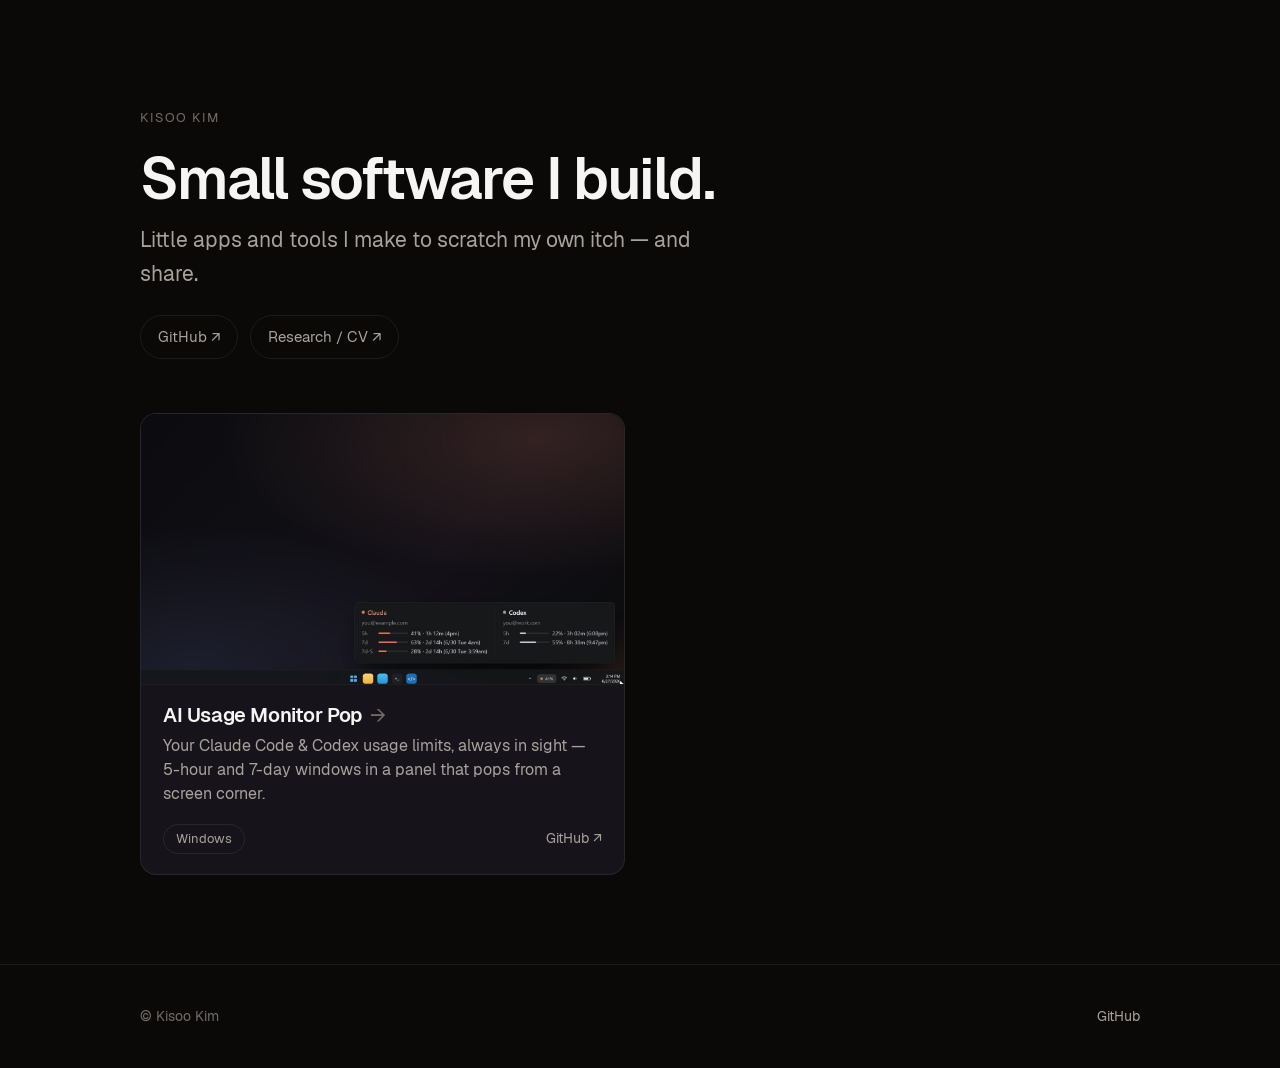
==== index.html @ 990da620 "feat: software portfolio site with AI Usage Monitor Pop as first project Static, no-build portfolio " ====
<!doctype html>
<html lang="en">
<head>
  <meta charset="utf-8">
  <meta name="viewport" content="width=device-width,initial-scale=1">
  <title>Kisoo Kim — Projects</title>
  <meta name="description" content="Small software I build — a collection of apps and tools by Kisoo Kim.">
  <link rel="canonical" href="https://kisookim.github.io/projects/">
  <meta property="og:title" content="Kisoo Kim — Projects">
  <meta property="og:description" content="Small software I build — a collection of apps and tools.">
  <meta property="og:type" content="website">
  <meta property="og:url" content="https://kisookim.github.io/projects/">
  <meta name="twitter:card" content="summary">
  <link rel="icon" href="assets/favicon.svg">
  <link rel="stylesheet" href="styles.css">
</head>
<body>
  <header class="site">
    <div class="container">
      <p class="brand reveal">Kisoo Kim</p>
      <h1 class="lead reveal">Small software I build.</h1>
      <p class="tagline reveal">Little apps and tools I make to scratch my own itch — and share.</p>
      <nav class="hlinks reveal">
        <a class="hlink" href="https://github.com/KisooKim" target="_blank" rel="noopener">GitHub ↗</a>
        <a class="hlink" href="https://kisookim.github.io" target="_blank" rel="noopener">Research / CV ↗</a>
      </nav>
    </div>
  </header>

  <main class="projects">
    <div class="container">
      <div class="grid">

        <article class="card reveal">
          <a class="card-main" href="ai-usage-monitor-pop/">
            <div class="card-thumb">
              <img src="ai-usage-monitor-pop/assets/demo-poster.jpg"
                   alt="AI Usage Monitor Pop — a usage panel popping up from the Windows system tray.">
            </div>
            <div class="card-text">
              <h3>AI Usage Monitor Pop <span class="arr">→</span></h3>
              <p>Your Claude Code &amp; Codex usage limits, always in sight — 5-hour and 7-day windows in a panel that pops from a screen corner.</p>
            </div>
          </a>
          <div class="card-meta">
            <span class="tag">Windows</span>
            <a class="card-gh" href="https://github.com/KisooKim/ai-usage-monitor-pop" target="_blank" rel="noopener">GitHub ↗</a>
          </div>
        </article>

      </div>
    </div>
  </main>

  <footer class="site">
    <div class="container foot">
      <span>© Kisoo Kim</span>
      <nav>
        <a href="https://github.com/KisooKim" target="_blank" rel="noopener">GitHub</a>
      </nav>
    </div>
  </footer>
</body>
</html>
---- styles.css ----
/* ---- tokens (neutral / monochrome shell) ---- */
:root{
  --bg:#0A0908; --bg-elev:#141115; --bg-card:#16141A;
  --text:#F7F5F3; --text-dim:#A8A29C; --text-faint:#726C68;
  --border:rgba(255,255,255,.08); --border-strong:rgba(255,255,255,.16);
  --radius:16px; --container:1080px;
  --pad-section:clamp(46px,7vw,96px);
  --font:'Geist',ui-sans-serif,system-ui,-apple-system,'Segoe UI',sans-serif;
}
@font-face{font-family:'Geist';src:url('fonts/Geist-Regular.woff2') format('woff2');font-weight:400;font-display:swap}
@font-face{font-family:'Geist';src:url('fonts/Geist-Medium.woff2') format('woff2');font-weight:500;font-display:swap}
@font-face{font-family:'Geist';src:url('fonts/Geist-SemiBold.woff2') format('woff2');font-weight:600;font-display:swap}

/* ---- base ---- */
*,*::before,*::after{box-sizing:border-box}
html{scroll-behavior:smooth}
body{margin:0;background:var(--bg);color:var(--text);font-family:var(--font);
  font-size:18px;line-height:1.6;-webkit-font-smoothing:antialiased;text-rendering:optimizeLegibility;overflow-x:clip}
img{max-width:100%;height:auto;display:block}
a{color:inherit;text-decoration:none}
h1,h2,h3{line-height:1.06;letter-spacing:-.02em;font-weight:600;margin:0}
:focus-visible{outline:2px solid var(--text);outline-offset:3px;border-radius:4px}
.container{max-width:var(--container);margin-inline:auto;padding-inline:clamp(20px,5vw,40px)}

@keyframes reveal-in{from{opacity:0;transform:translateY(16px)}to{opacity:1;transform:none}}
.reveal{animation:reveal-in .6s cubic-bezier(.2,.7,.2,1) both}
@media (prefers-reduced-motion:reduce){html{scroll-behavior:auto}.reveal{animation:none}}

/* ---- header ---- */
header.site{padding-top:clamp(54px,9vw,108px);padding-bottom:clamp(30px,5vw,54px)}
.brand{font-size:12.5px;letter-spacing:.12em;text-transform:uppercase;color:var(--text-faint);margin:0 0 20px}
.lead{font-size:clamp(34px,6vw,58px);font-weight:600;letter-spacing:-.03em;margin:0 0 14px}
.tagline{color:var(--text-dim);font-size:clamp(17px,2.2vw,21px);margin:0 0 24px;max-width:560px}
.hlinks{display:flex;gap:12px;flex-wrap:wrap}
.hlink{display:inline-flex;align-items:center;gap:.4em;color:var(--text-dim);font-size:15px;
  padding:9px 17px;border:1px solid var(--border);border-radius:999px;
  transition:border-color .15s,color .15s,background .15s}
.hlink:hover{color:var(--text);border-color:var(--border-strong);background:rgba(255,255,255,.03)}

/* ---- project grid ---- */
.projects{padding-bottom:var(--pad-section)}
.grid{display:grid;grid-template-columns:repeat(auto-fill,minmax(330px,1fr));gap:clamp(20px,3vw,30px)}
.card{display:flex;flex-direction:column;background:var(--bg-card);border:1px solid var(--border);
  border-radius:var(--radius);overflow:hidden;transition:border-color .18s,transform .18s}
.card:hover{border-color:var(--border-strong);transform:translateY(-3px)}
.card-main{display:block}
.card-thumb{aspect-ratio:16/9;overflow:hidden;background:#0b0a0d;border-bottom:1px solid var(--border)}
.card-thumb img{width:100%;height:100%;object-fit:cover;object-position:center}
.card-text{padding:20px 22px 4px}
.card-text h3{font-size:20px;margin:0 0 7px;display:flex;align-items:center;gap:.4em}
.card-text h3 .arr{color:var(--text-faint);font-weight:400;transition:transform .18s,color .18s}
.card:hover .card-text h3 .arr{transform:translateX(3px);color:var(--text)}
.card-text p{color:var(--text-dim);font-size:15.5px;line-height:1.55;margin:0}
.card-meta{display:flex;align-items:center;justify-content:space-between;gap:12px;
  padding:14px 22px 20px;margin-top:auto}
.tag{font-size:12.5px;color:var(--text-dim);border:1px solid var(--border);border-radius:999px;padding:4px 12px}
.card-gh{font-size:14px;color:var(--text-dim);transition:color .15s}
.card-gh:hover{color:var(--text)}

/* ---- footer ---- */
footer.site{border-top:1px solid var(--border);padding-block:40px;color:var(--text-faint);font-size:14px}
.foot{display:flex;justify-content:space-between;gap:16px;flex-wrap:wrap;align-items:center}
.foot a{color:var(--text-dim)} .foot a:hover{color:var(--text)}
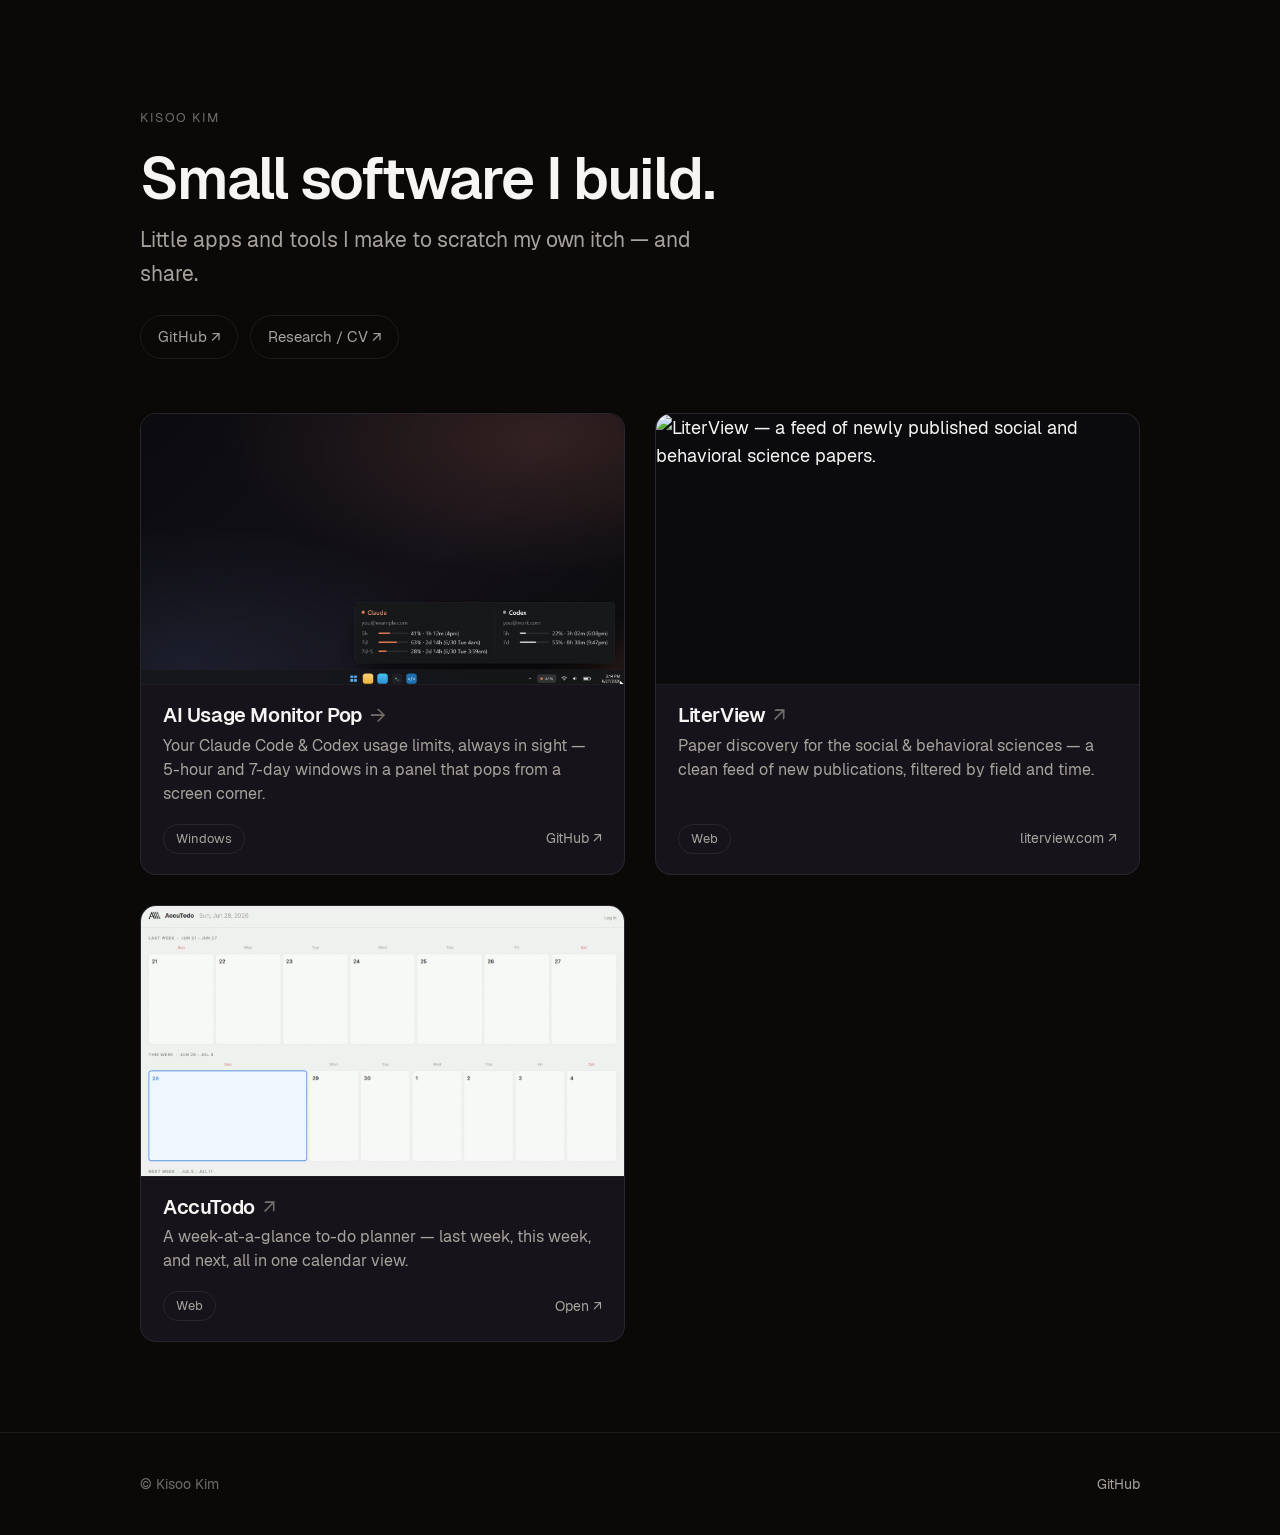
==== commit cae246c8: "feat: add AccuTodo project card (opens the live site in a new tab) Third card. AccuTodo is a private" ====
--- a/index.html
+++ b/index.html
@@ -48,6 +48,40 @@
           </div>
         </article>
 
+        <article class="card reveal">
+          <a class="card-main" href="https://literview.com" target="_blank" rel="noopener">
+            <div class="card-thumb">
+              <img src="assets/literview-thumb.jpg"
+                   alt="LiterView — a feed of newly published social and behavioral science papers.">
+            </div>
+            <div class="card-text">
+              <h3>LiterView <span class="arr">↗</span></h3>
+              <p>Paper discovery for the social &amp; behavioral sciences — a clean feed of new publications, filtered by field and time.</p>
+            </div>
+          </a>
+          <div class="card-meta">
+            <span class="tag">Web</span>
+            <a class="card-gh" href="https://literview.com" target="_blank" rel="noopener">literview.com ↗</a>
+          </div>
+        </article>
+
+        <article class="card reveal">
+          <a class="card-main" href="https://project-yvz4f.vercel.app" target="_blank" rel="noopener">
+            <div class="card-thumb">
+              <img src="assets/accutodo-thumb.jpg"
+                   alt="AccuTodo — a week-at-a-glance to-do planner showing last, this, and next week.">
+            </div>
+            <div class="card-text">
+              <h3>AccuTodo <span class="arr">↗</span></h3>
+              <p>A week-at-a-glance to-do planner — last week, this week, and next, all in one calendar view.</p>
+            </div>
+          </a>
+          <div class="card-meta">
+            <span class="tag">Web</span>
+            <a class="card-gh" href="https://project-yvz4f.vercel.app" target="_blank" rel="noopener">Open ↗</a>
+          </div>
+        </article>
+
       </div>
     </div>
   </main>
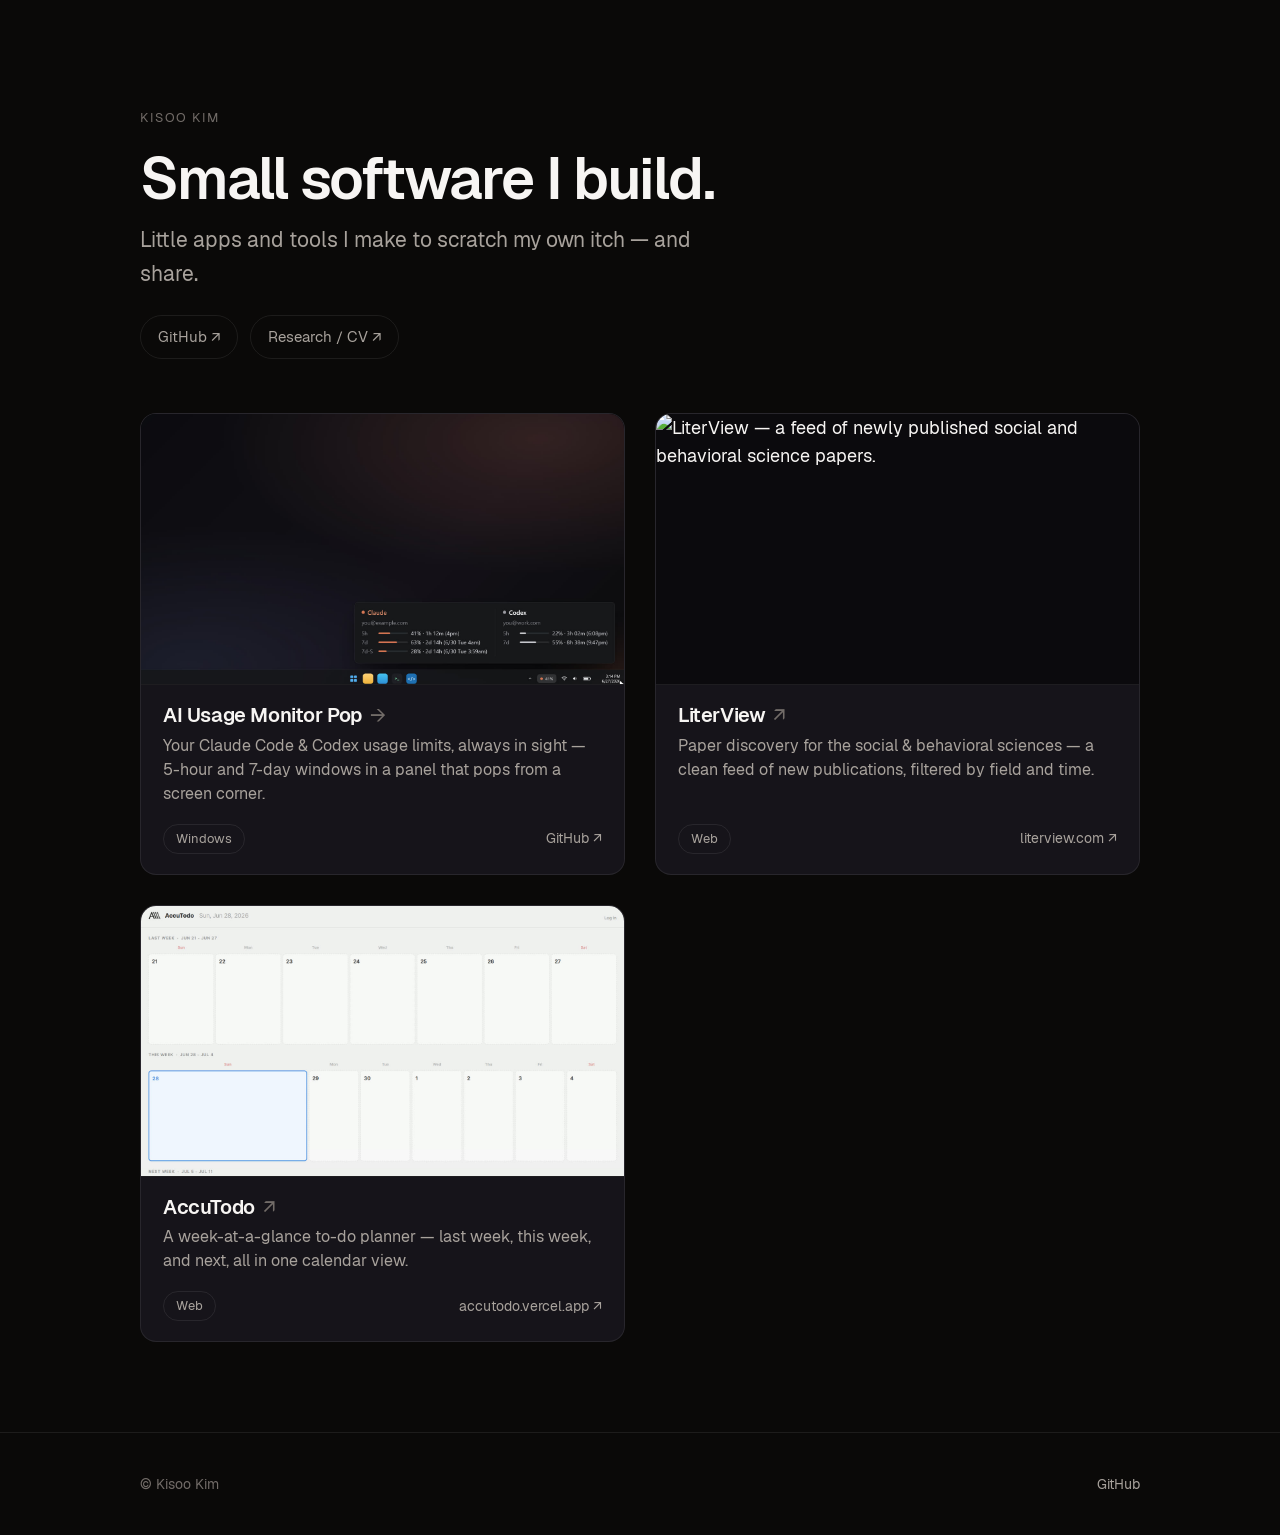
==== commit 65e2490d: "chore: point AccuTodo card at accutodo.vercel.app Added accutodo.vercel.app as a project domain on V" ====
--- a/index.html
+++ b/index.html
@@ -66,7 +66,7 @@
         </article>
 
         <article class="card reveal">
-          <a class="card-main" href="https://project-yvz4f.vercel.app" target="_blank" rel="noopener">
+          <a class="card-main" href="https://accutodo.vercel.app" target="_blank" rel="noopener">
             <div class="card-thumb">
               <img src="assets/accutodo-thumb.jpg"
                    alt="AccuTodo — a week-at-a-glance to-do planner showing last, this, and next week.">
@@ -78,7 +78,7 @@
           </a>
           <div class="card-meta">
             <span class="tag">Web</span>
-            <a class="card-gh" href="https://project-yvz4f.vercel.app" target="_blank" rel="noopener">Open ↗</a>
+            <a class="card-gh" href="https://accutodo.vercel.app" target="_blank" rel="noopener">accutodo.vercel.app ↗</a>
           </div>
         </article>
 
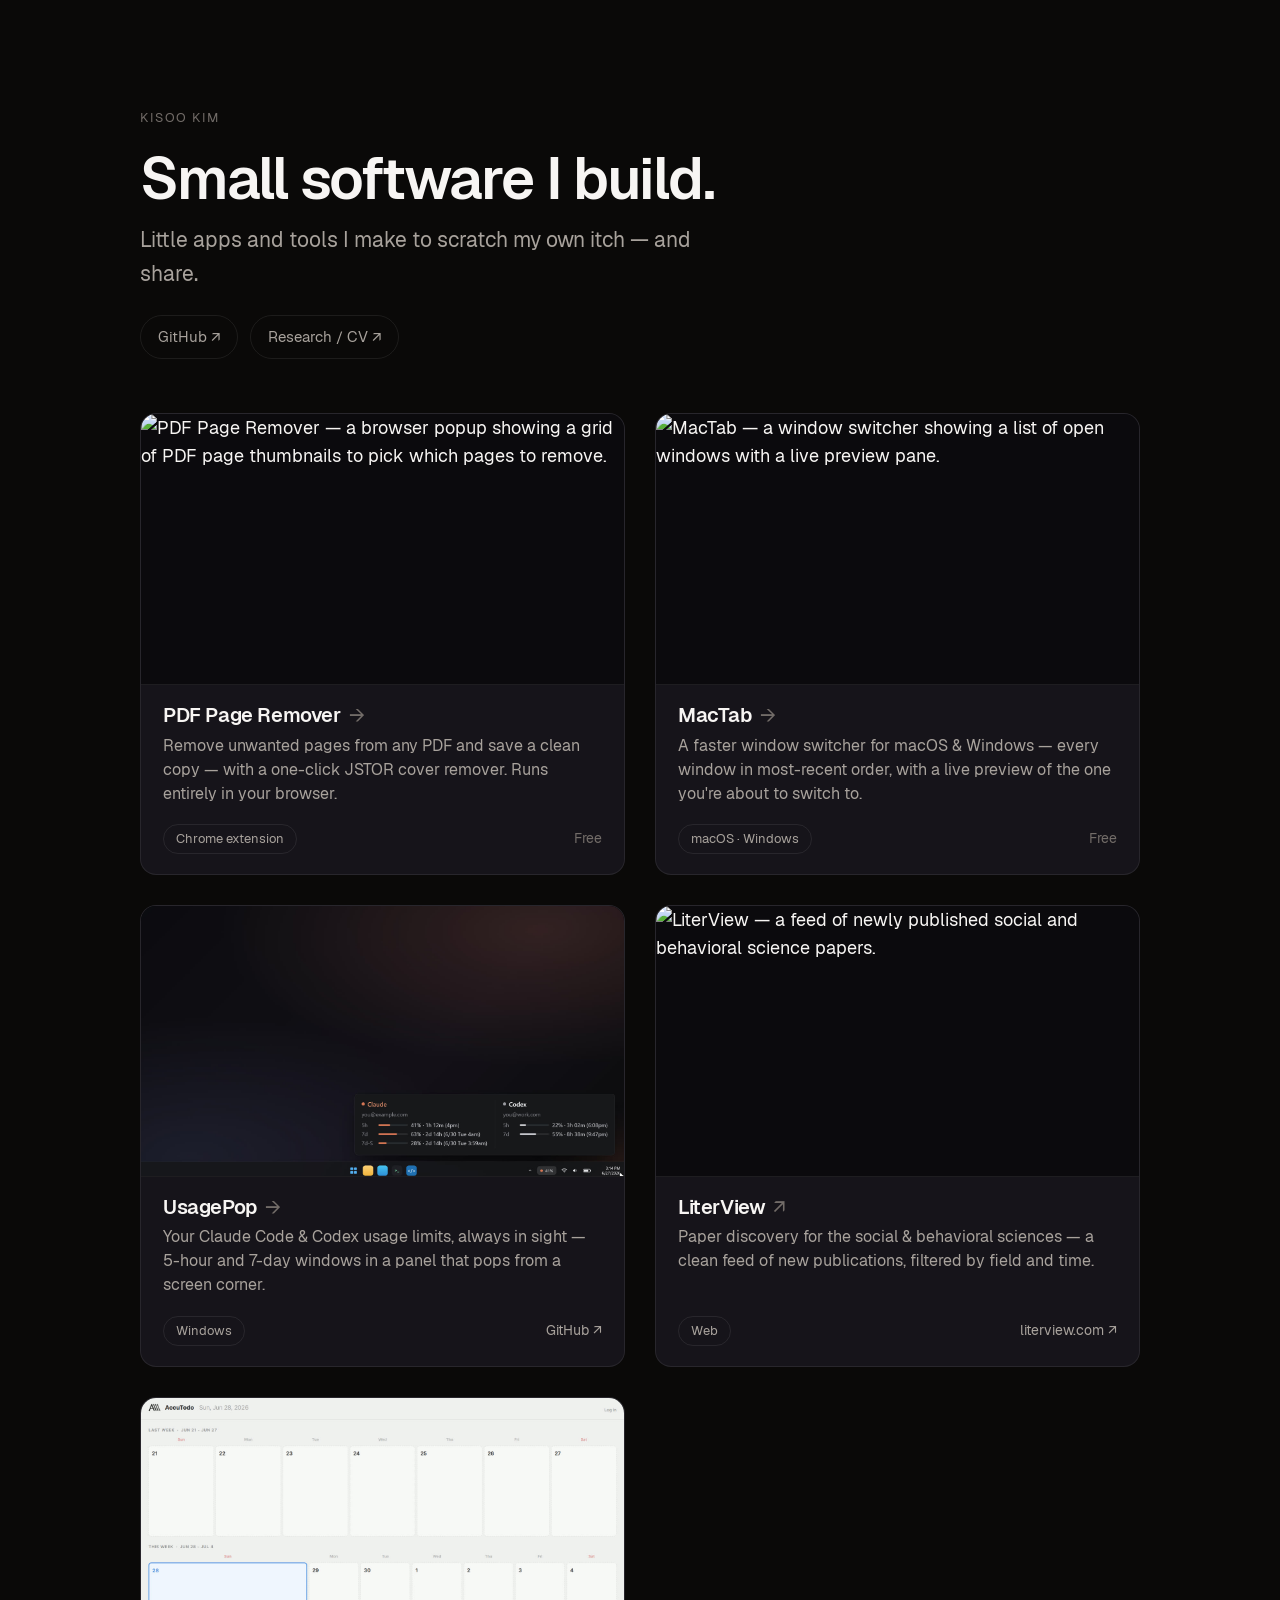
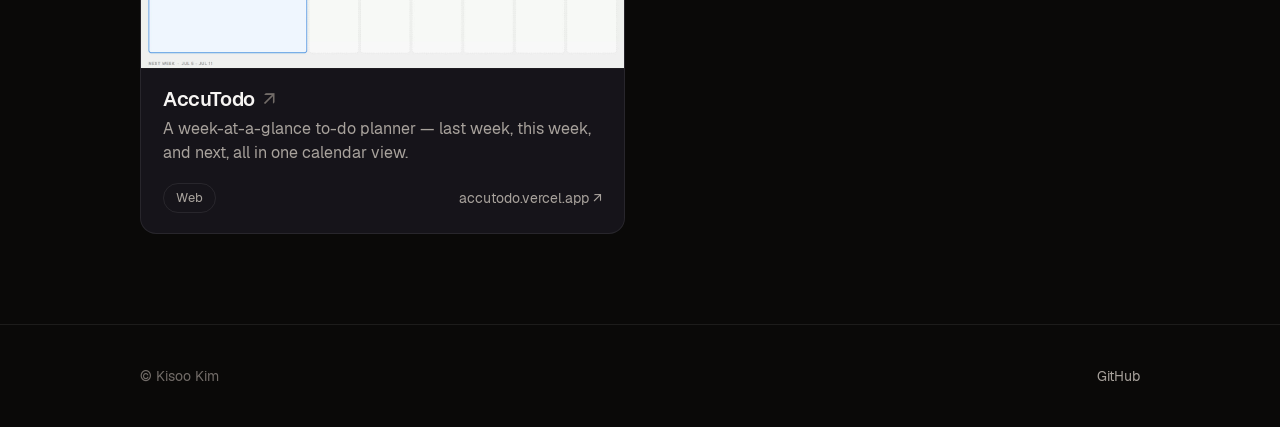
==== commit ded2a259: "usagepop: rebrand project page + release Rename folder ai-usage-monitor-pop -> usagepop (+ redirect " ====
--- a/index.html
+++ b/index.html
@@ -32,19 +32,53 @@
       <div class="grid">
 
         <article class="card reveal">
-          <a class="card-main" href="ai-usage-monitor-pop/">
+          <a class="card-main" href="pdf-page-remover/">
             <div class="card-thumb">
-              <img src="ai-usage-monitor-pop/assets/demo-poster.jpg"
-                   alt="AI Usage Monitor Pop — a usage panel popping up from the Windows system tray.">
+              <img src="pdf-page-remover/assets/og.png"
+                   alt="PDF Page Remover — a browser popup showing a grid of PDF page thumbnails to pick which pages to remove.">
             </div>
             <div class="card-text">
-              <h3>AI Usage Monitor Pop <span class="arr">→</span></h3>
+              <h3>PDF Page Remover <span class="arr">→</span></h3>
+              <p>Remove unwanted pages from any PDF and save a clean copy — with a one-click JSTOR cover remover. Runs entirely in your browser.</p>
+            </div>
+          </a>
+          <div class="card-meta">
+            <span class="tag">Chrome extension</span>
+            <span class="card-gh" style="color:var(--text-faint)">Free</span>
+          </div>
+        </article>
+
+        <article class="card reveal">
+          <a class="card-main" href="mactab/">
+            <div class="card-thumb">
+              <img src="mactab/assets/thumb.svg"
+                   alt="MacTab — a window switcher showing a list of open windows with a live preview pane.">
+            </div>
+            <div class="card-text">
+              <h3>MacTab <span class="arr">→</span></h3>
+              <p>A faster window switcher for macOS &amp; Windows — every window in most-recent order, with a live preview of the one you're about to switch to.</p>
+            </div>
+          </a>
+          <div class="card-meta">
+            <span class="tag">macOS · Windows</span>
+            <span class="card-gh" style="color:var(--text-faint)">Free</span>
+          </div>
+        </article>
+
+        <article class="card reveal">
+          <a class="card-main" href="usagepop/">
+            <div class="card-thumb">
+              <img src="usagepop/assets/demo-poster.jpg"
+                   alt="UsagePop — a usage panel popping up from the Windows system tray.">
+            </div>
+            <div class="card-text">
+              <h3>UsagePop <span class="arr">→</span></h3>
               <p>Your Claude Code &amp; Codex usage limits, always in sight — 5-hour and 7-day windows in a panel that pops from a screen corner.</p>
             </div>
           </a>
           <div class="card-meta">
             <span class="tag">Windows</span>
-            <a class="card-gh" href="https://github.com/KisooKim/ai-usage-monitor-pop" target="_blank" rel="noopener">GitHub ↗</a>
+            <a class="card-gh" href="https://github.com/KisooKim/usagepop" target="_blank" rel="noopener">GitHub ↗</a>
           </div>
         </article>
 
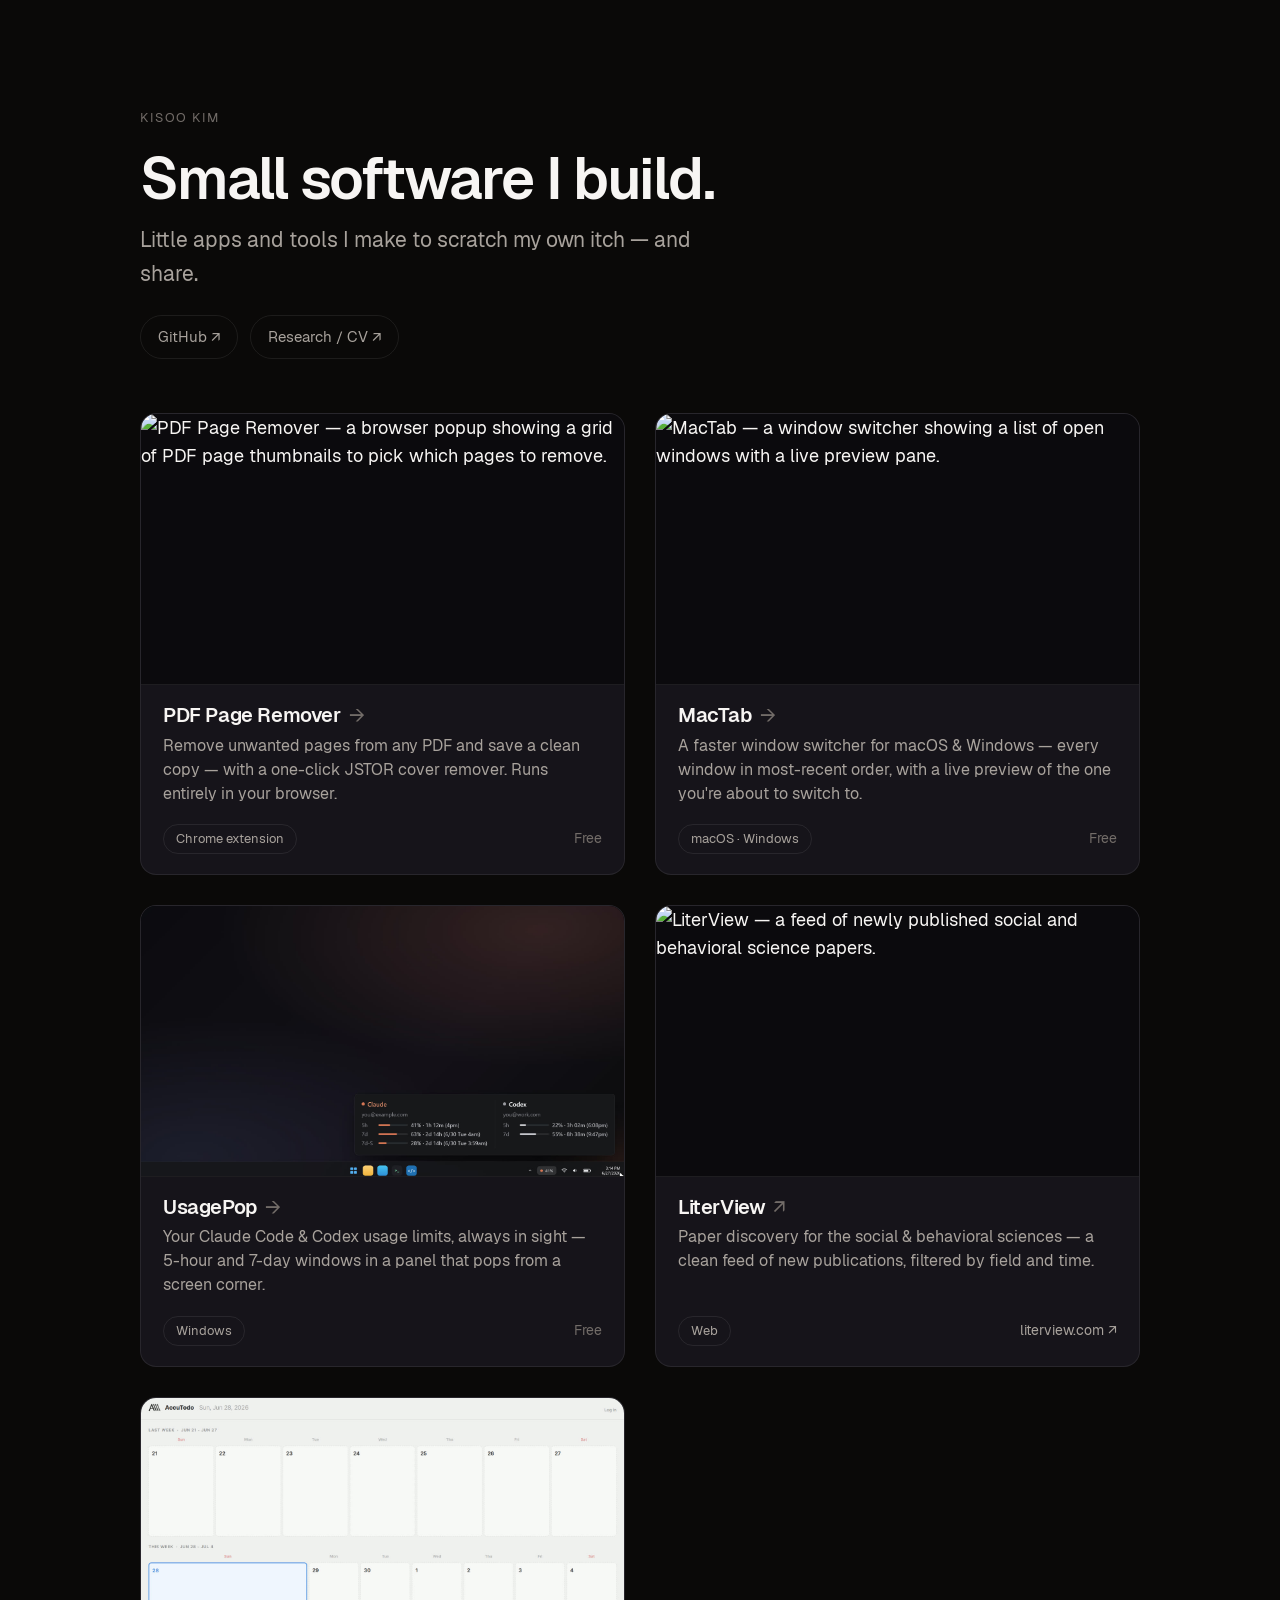
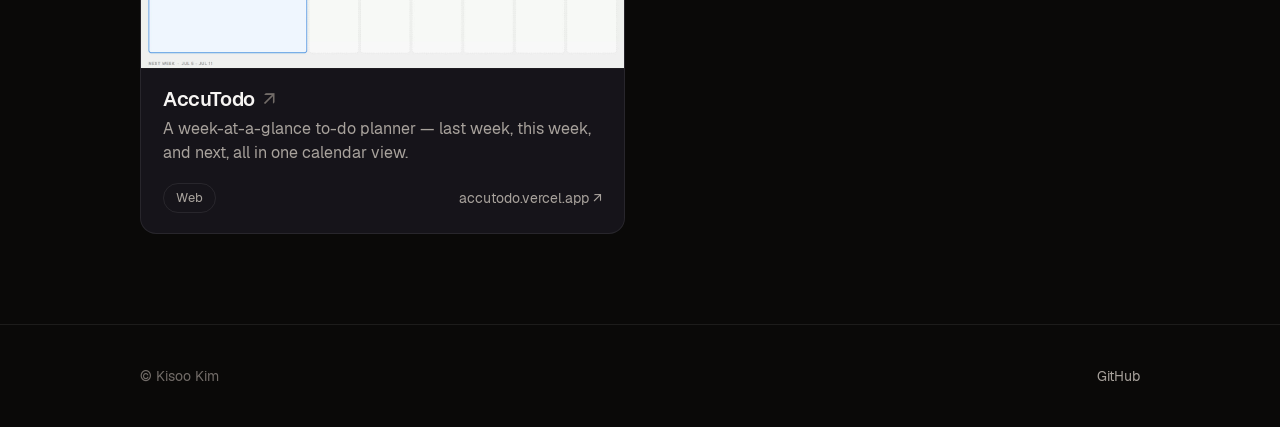
==== commit 0bf54b2e: "usagepop: self-host the exe + LICENSE on the marketing site Repo going private, so distribute the in" ====
--- a/index.html
+++ b/index.html
@@ -78,7 +78,7 @@
           </a>
           <div class="card-meta">
             <span class="tag">Windows</span>
-            <a class="card-gh" href="https://github.com/KisooKim/usagepop" target="_blank" rel="noopener">GitHub ↗</a>
+            <span class="card-gh" style="color:var(--text-faint)">Free</span>
           </div>
         </article>
 
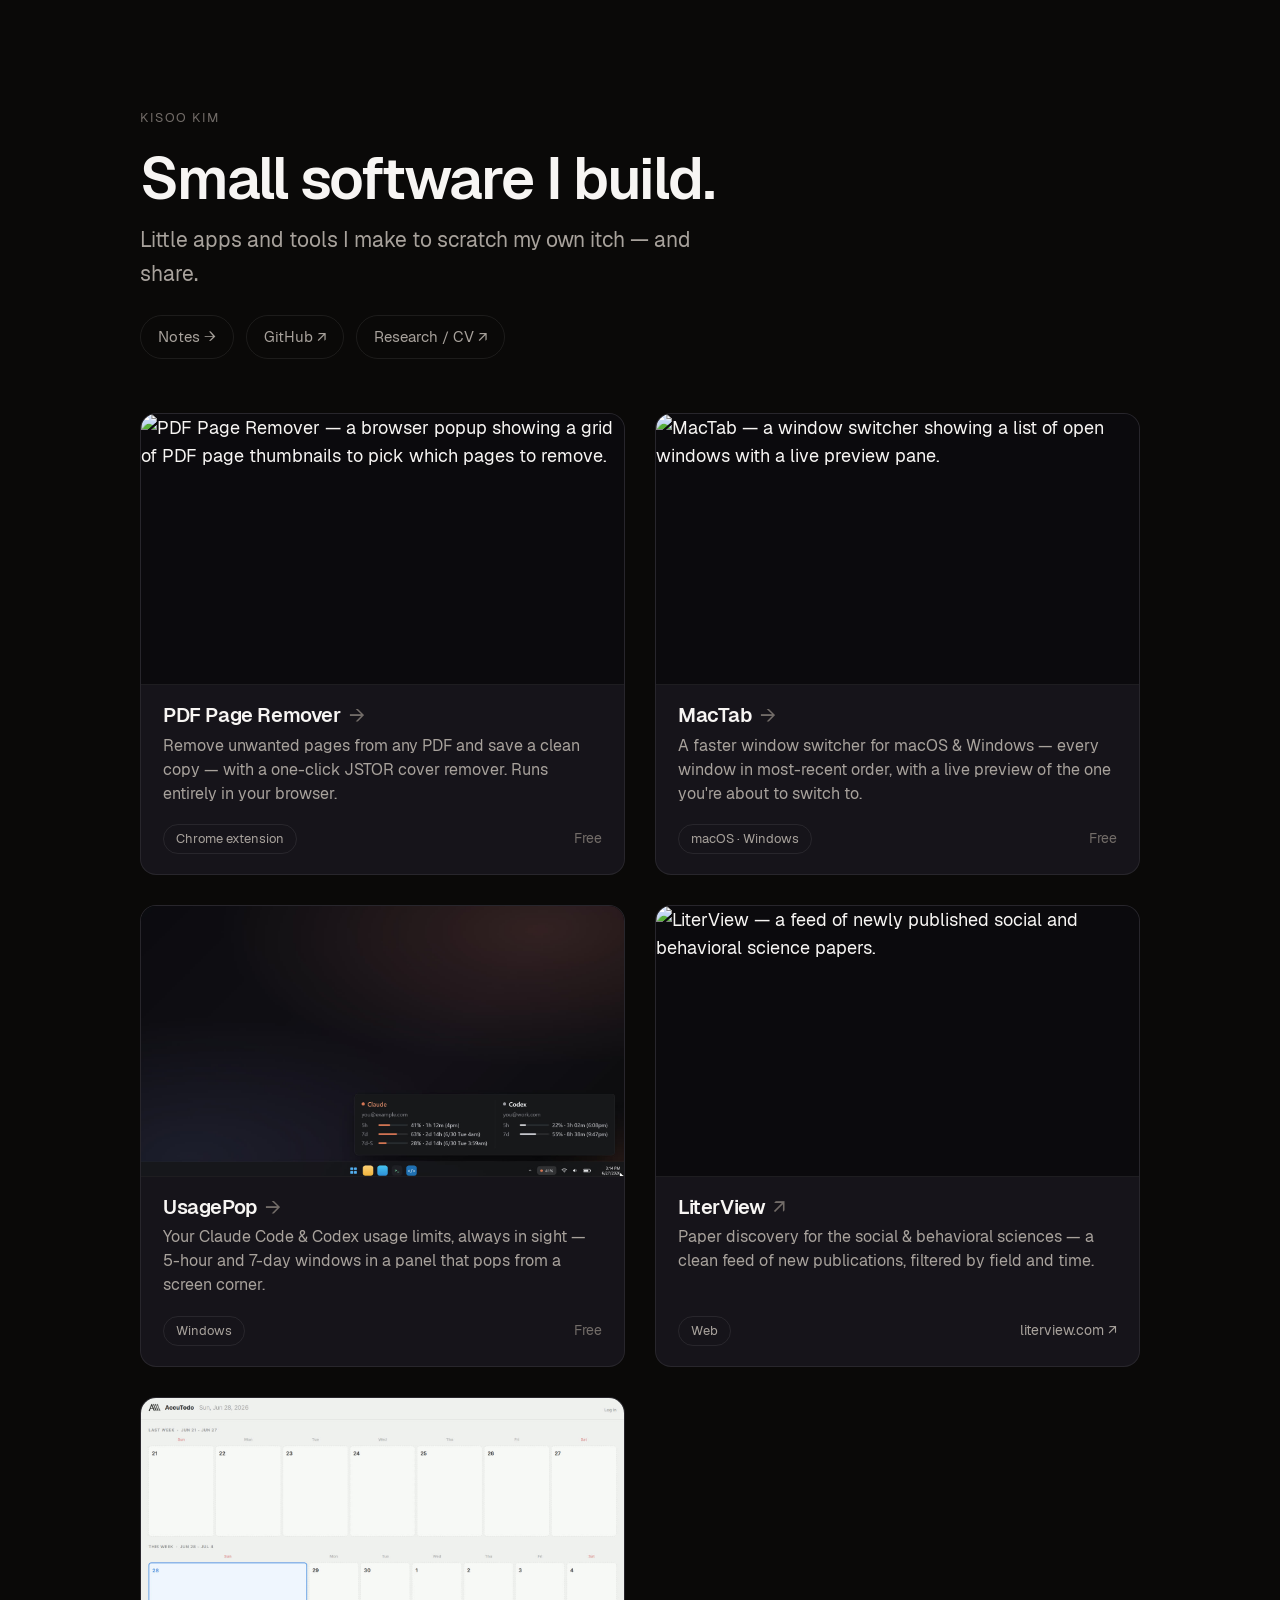
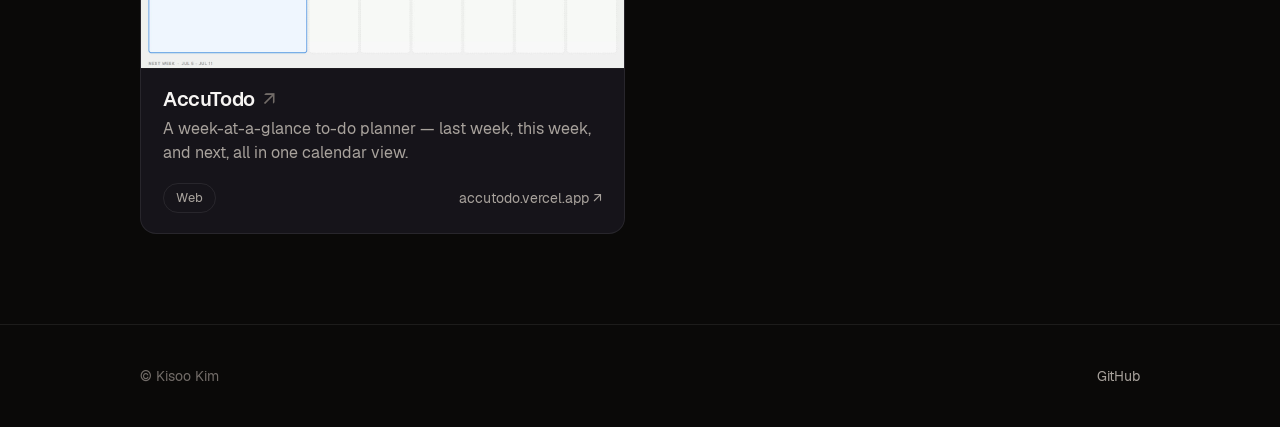
==== commit f5e0f132: "feat(notes): Notes section + 'Making MacTab' making-of essay - /notes/: evergreen notes index (light" ====
--- a/index.html
+++ b/index.html
@@ -21,6 +21,7 @@
       <h1 class="lead reveal">Small software I build.</h1>
       <p class="tagline reveal">Little apps and tools I make to scratch my own itch — and share.</p>
       <nav class="hlinks reveal">
+        <a class="hlink" href="notes/">Notes →</a>
         <a class="hlink" href="https://github.com/KisooKim" target="_blank" rel="noopener">GitHub ↗</a>
         <a class="hlink" href="https://kisookim.github.io" target="_blank" rel="noopener">Research / CV ↗</a>
       </nav>
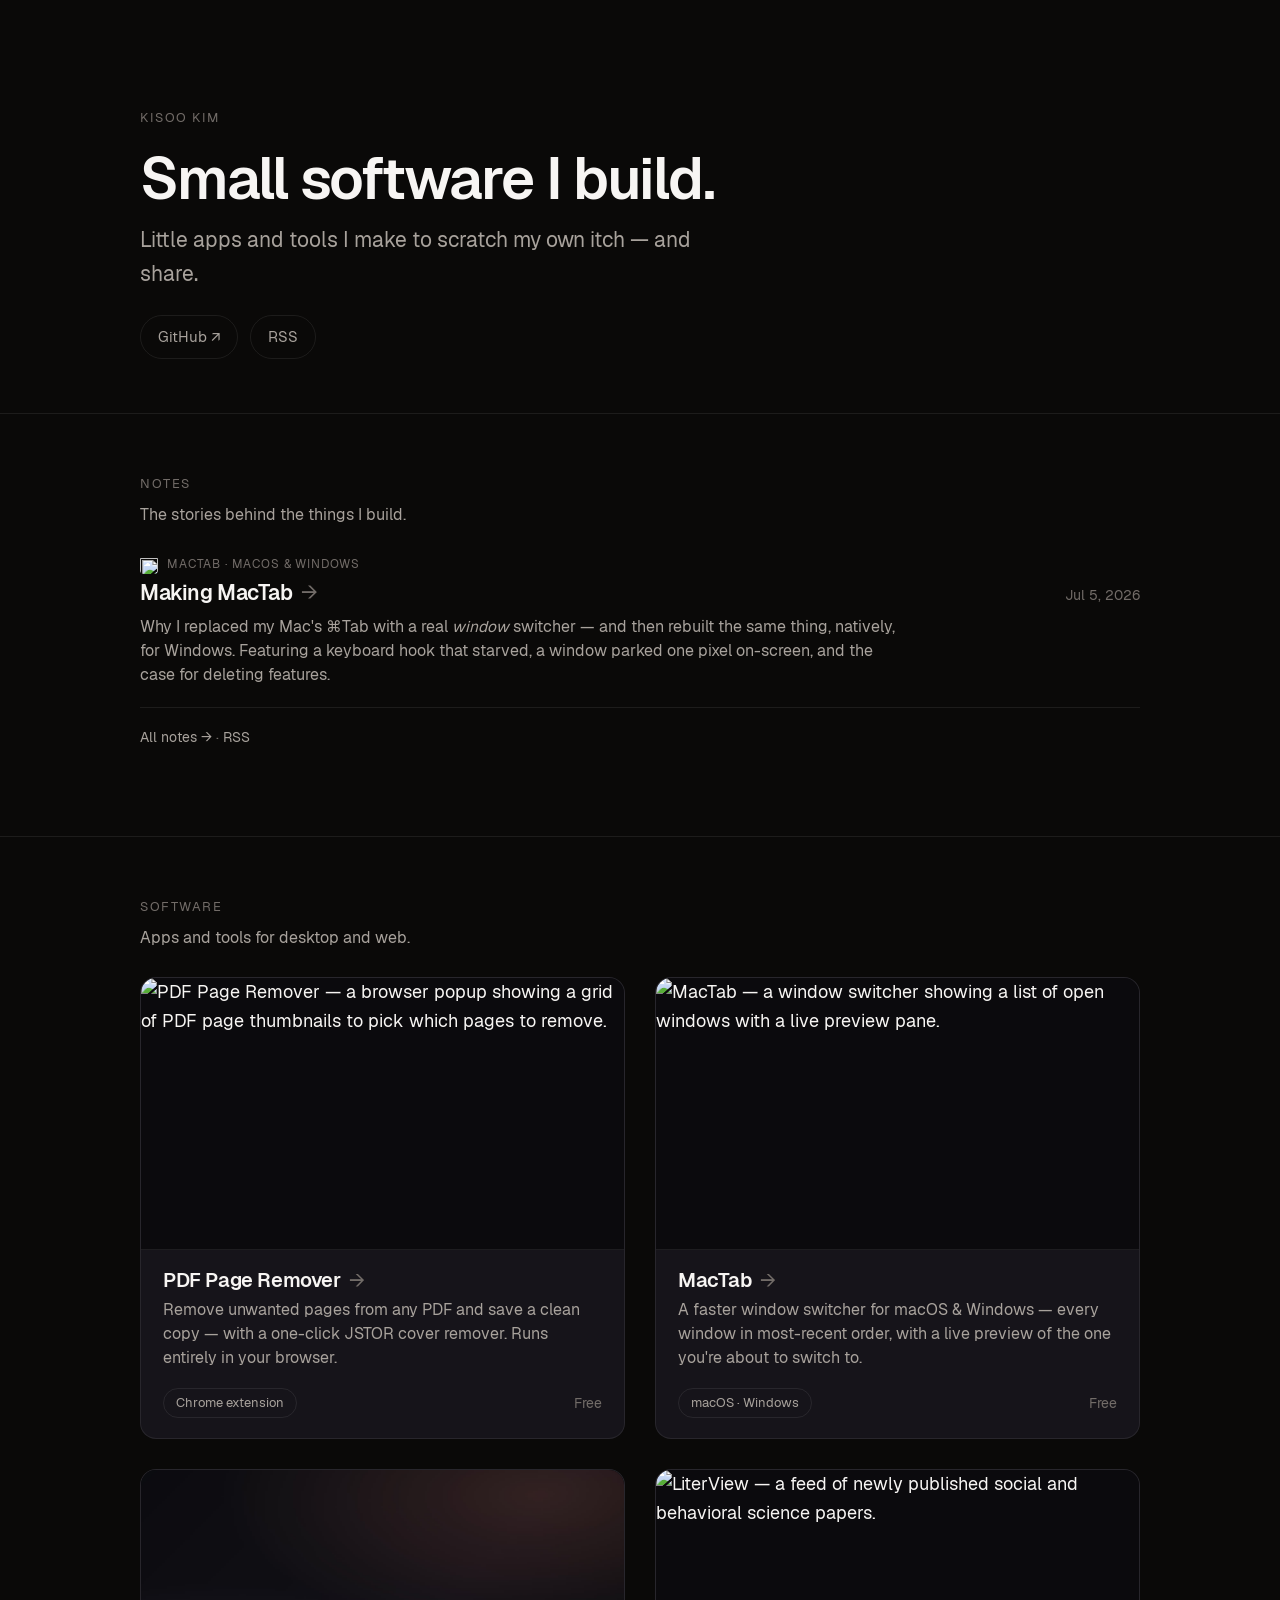
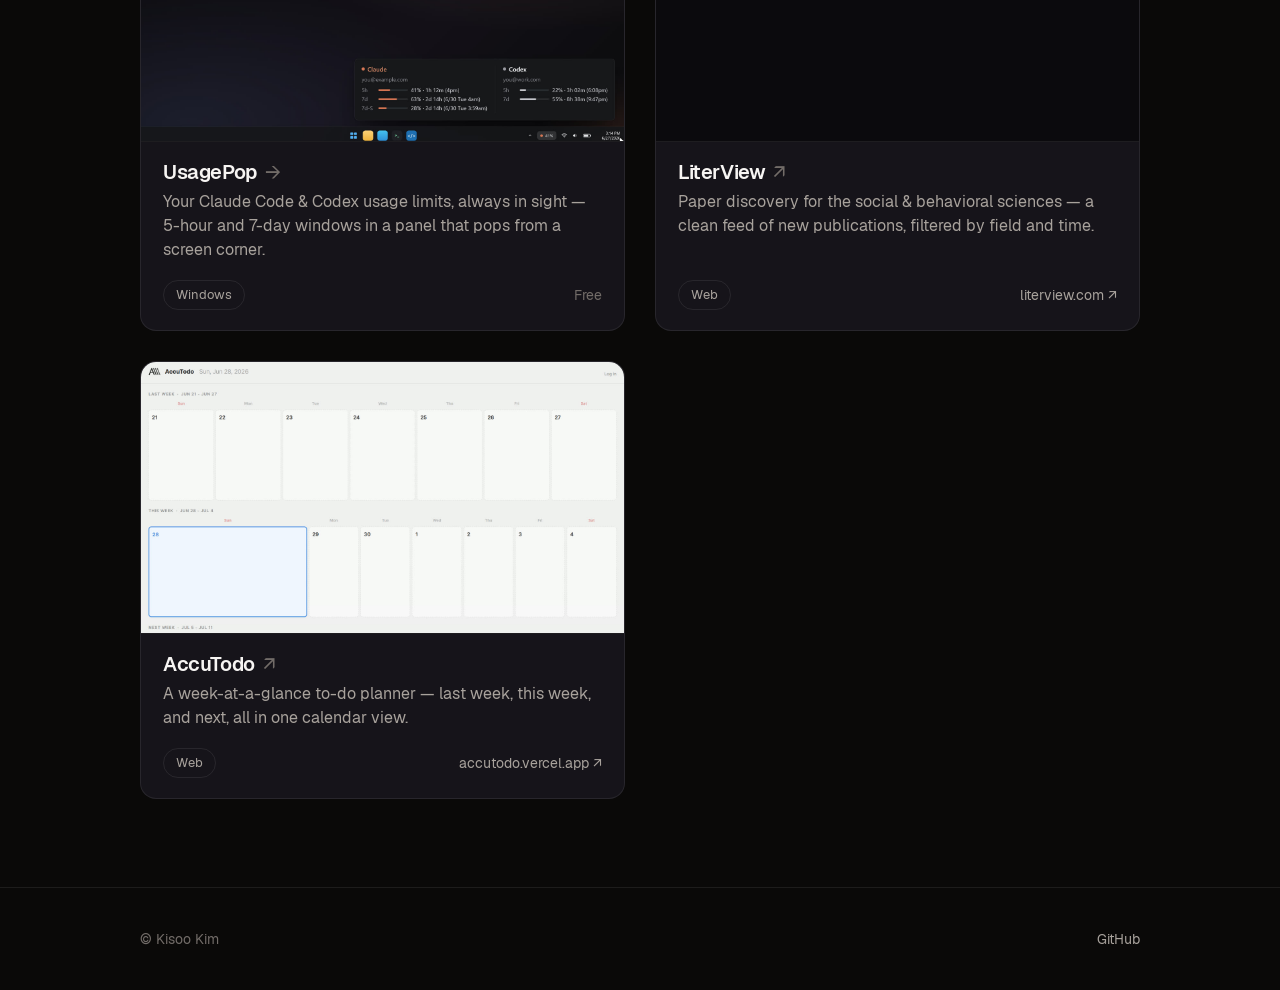
==== commit df810797: "style: blog-style dated notes + section dividers on the hub - root Notes: boxed card -> blog-index r" ====
--- a/index.html
+++ b/index.html
@@ -3,13 +3,13 @@
 <head>
   <meta charset="utf-8">
   <meta name="viewport" content="width=device-width,initial-scale=1">
-  <title>Kisoo Kim — Projects</title>
-  <meta name="description" content="Small software I build — a collection of apps and tools by Kisoo Kim.">
-  <link rel="canonical" href="https://kisookim.github.io/projects/">
-  <meta property="og:title" content="Kisoo Kim — Projects">
+  <title>Kisoo Kim — Software &amp; Notes</title>
+  <meta name="description" content="Small software I build — apps, tools, and the stories behind them.">
+  <link rel="canonical" href="https://kisoolabs.github.io/">
+  <meta property="og:title" content="Kisoo Kim — Software &amp; Notes">
   <meta property="og:description" content="Small software I build — a collection of apps and tools.">
   <meta property="og:type" content="website">
-  <meta property="og:url" content="https://kisookim.github.io/projects/">
+  <meta property="og:url" content="https://kisoolabs.github.io/">
   <meta name="twitter:card" content="summary">
   <link rel="icon" href="assets/favicon.svg">
   <link rel="stylesheet" href="styles.css">
@@ -21,16 +21,38 @@
       <h1 class="lead reveal">Small software I build.</h1>
       <p class="tagline reveal">Little apps and tools I make to scratch my own itch — and share.</p>
       <nav class="hlinks reveal">
-        <a class="hlink" href="notes/">Notes →</a>
-        <a class="hlink" href="https://github.com/KisooKim" target="_blank" rel="noopener">GitHub ↗</a>
-        <a class="hlink" href="https://kisookim.github.io" target="_blank" rel="noopener">Research / CV ↗</a>
+        <a class="hlink" href="https://github.com/kisoolabs" target="_blank" rel="noopener">GitHub ↗</a>
+        <a class="hlink" href="notes/feed.xml">RSS</a>
       </nav>
     </div>
   </header>
 
-  <main class="projects">
-    <div class="container">
-      <div class="grid">
+  <main>
+    <section class="sec" id="notes">
+      <div class="container">
+        <p class="sec-label reveal">Notes</p>
+        <p class="sec-sub reveal">The stories behind the things I build.</p>
+        <div class="notes-list">
+          <a class="note-row reveal" href="notes/making-mactab/">
+            <p class="nr-kicker"><img src="mactab/assets/icon.svg" alt=""><span>MacTab · macOS &amp; Windows</span></p>
+            <div class="nr-head">
+              <h3>Making MacTab <span class="arr">→</span></h3>
+              <time datetime="2026-07-05">Jul 5, 2026</time>
+            </div>
+            <p class="nr-sub">Why I replaced my Mac's ⌘Tab with a real <em>window</em> switcher — and then
+              rebuilt the same thing, natively, for Windows. Featuring a keyboard hook that starved, a
+              window parked one pixel on-screen, and the case for deleting features.</p>
+          </a>
+        </div>
+        <p class="all-notes reveal"><a href="notes/">All notes →</a> · <a href="notes/feed.xml">RSS</a></p>
+      </div>
+    </section>
+
+    <section class="sec" id="software">
+      <div class="container">
+        <p class="sec-label reveal">Software</p>
+        <p class="sec-sub reveal">Apps and tools for desktop and web.</p>
+        <div class="grid">
 
         <article class="card reveal">
           <a class="card-main" href="pdf-page-remover/">
@@ -117,15 +139,16 @@
           </div>
         </article>
 
+        </div>
       </div>
-    </div>
+    </section>
   </main>
 
   <footer class="site">
     <div class="container foot">
       <span>© Kisoo Kim</span>
       <nav>
-        <a href="https://github.com/KisooKim" target="_blank" rel="noopener">GitHub</a>
+        <a href="https://github.com/kisoolabs" target="_blank" rel="noopener">GitHub</a>
       </nav>
     </div>
   </footer>
--- a/styles.css
+++ b/styles.css
@@ -37,8 +37,28 @@
   transition:border-color .15s,color .15s,background .15s}
 .hlink:hover{color:var(--text);border-color:var(--border-strong);background:rgba(255,255,255,.03)}
 
+/* ---- page sections ---- */
+.sec{border-top:1px solid var(--border);padding-block:clamp(36px,5vw,60px) clamp(48px,7vw,88px)}
+.sec-label{font-size:12.5px;letter-spacing:.12em;text-transform:uppercase;color:var(--text-faint);margin:0 0 8px}
+.sec-sub{color:var(--text-dim);font-size:16px;margin:0 0 26px}
+
+/* ---- notes list (dark hub, blog-index rows) ---- */
+.notes-list{display:flex;flex-direction:column}
+.note-row{display:block;padding:20px 0;border-bottom:1px solid var(--border)}
+.notes-list .note-row:first-child{padding-top:2px}
+.nr-kicker{display:flex;align-items:center;gap:9px;margin:0 0 8px}
+.nr-kicker img{width:18px;height:18px;border-radius:4px}
+.nr-kicker span{font-size:12px;color:var(--text-faint);letter-spacing:.07em;text-transform:uppercase}
+.nr-head{display:flex;align-items:baseline;justify-content:space-between;gap:14px;flex-wrap:wrap}
+.nr-head time{color:var(--text-faint);font-size:13.5px;white-space:nowrap}
+.note-row h3{font-size:21px;margin:0;display:flex;align-items:baseline;gap:.4em}
+.note-row h3 .arr{color:var(--text-faint);font-weight:400;transition:transform .18s,color .18s}
+.note-row:hover h3 .arr{transform:translateX(3px);color:var(--text)}
+.nr-sub{color:var(--text-dim);font-size:15.5px;line-height:1.55;margin:8px 0 0;max-width:70ch}
+.all-notes{margin:18px 0 0;font-size:14px;color:var(--text-faint)}
+.all-notes a{color:var(--text-dim)}.all-notes a:hover{color:var(--text)}
+
 /* ---- project grid ---- */
-.projects{padding-bottom:var(--pad-section)}
 .grid{display:grid;grid-template-columns:repeat(auto-fill,minmax(330px,1fr));gap:clamp(20px,3vw,30px)}
 .card{display:flex;flex-direction:column;background:var(--bg-card);border:1px solid var(--border);
   border-radius:var(--radius);overflow:hidden;transition:border-color .18s,transform .18s}
